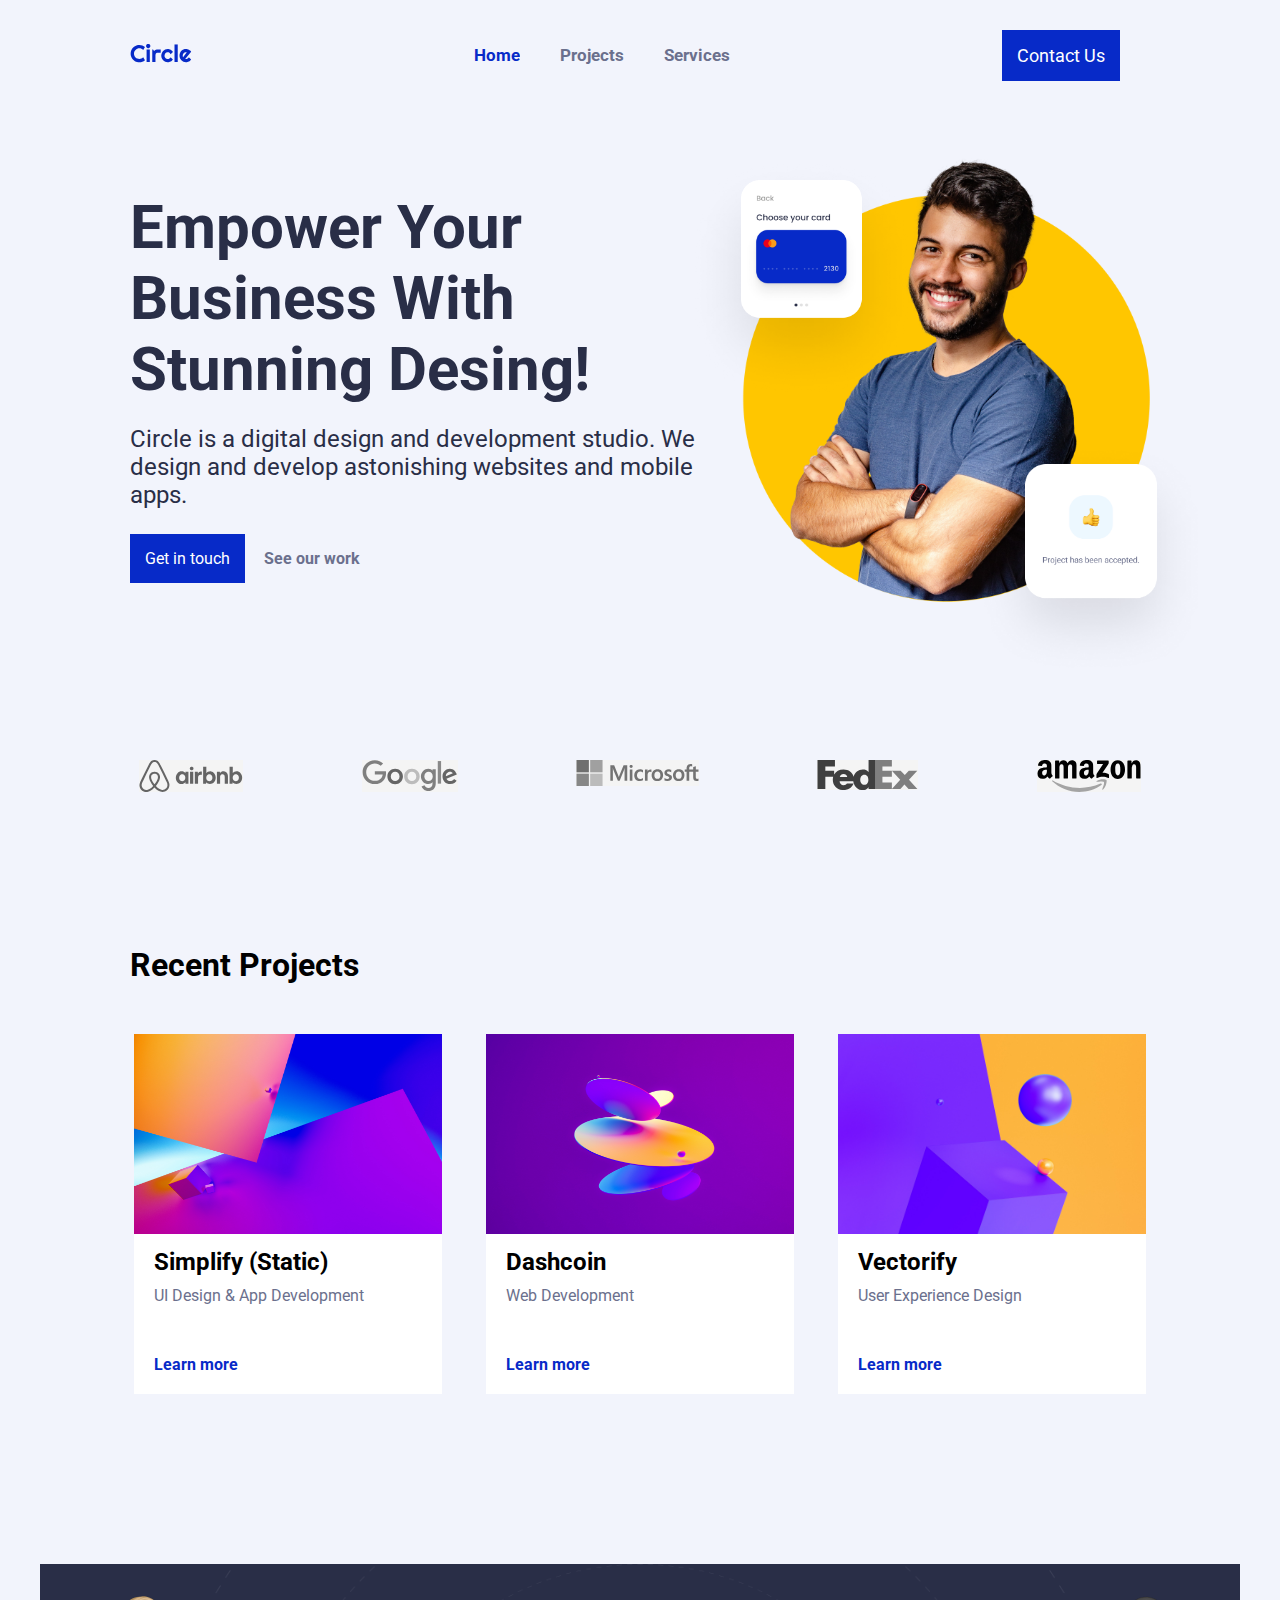
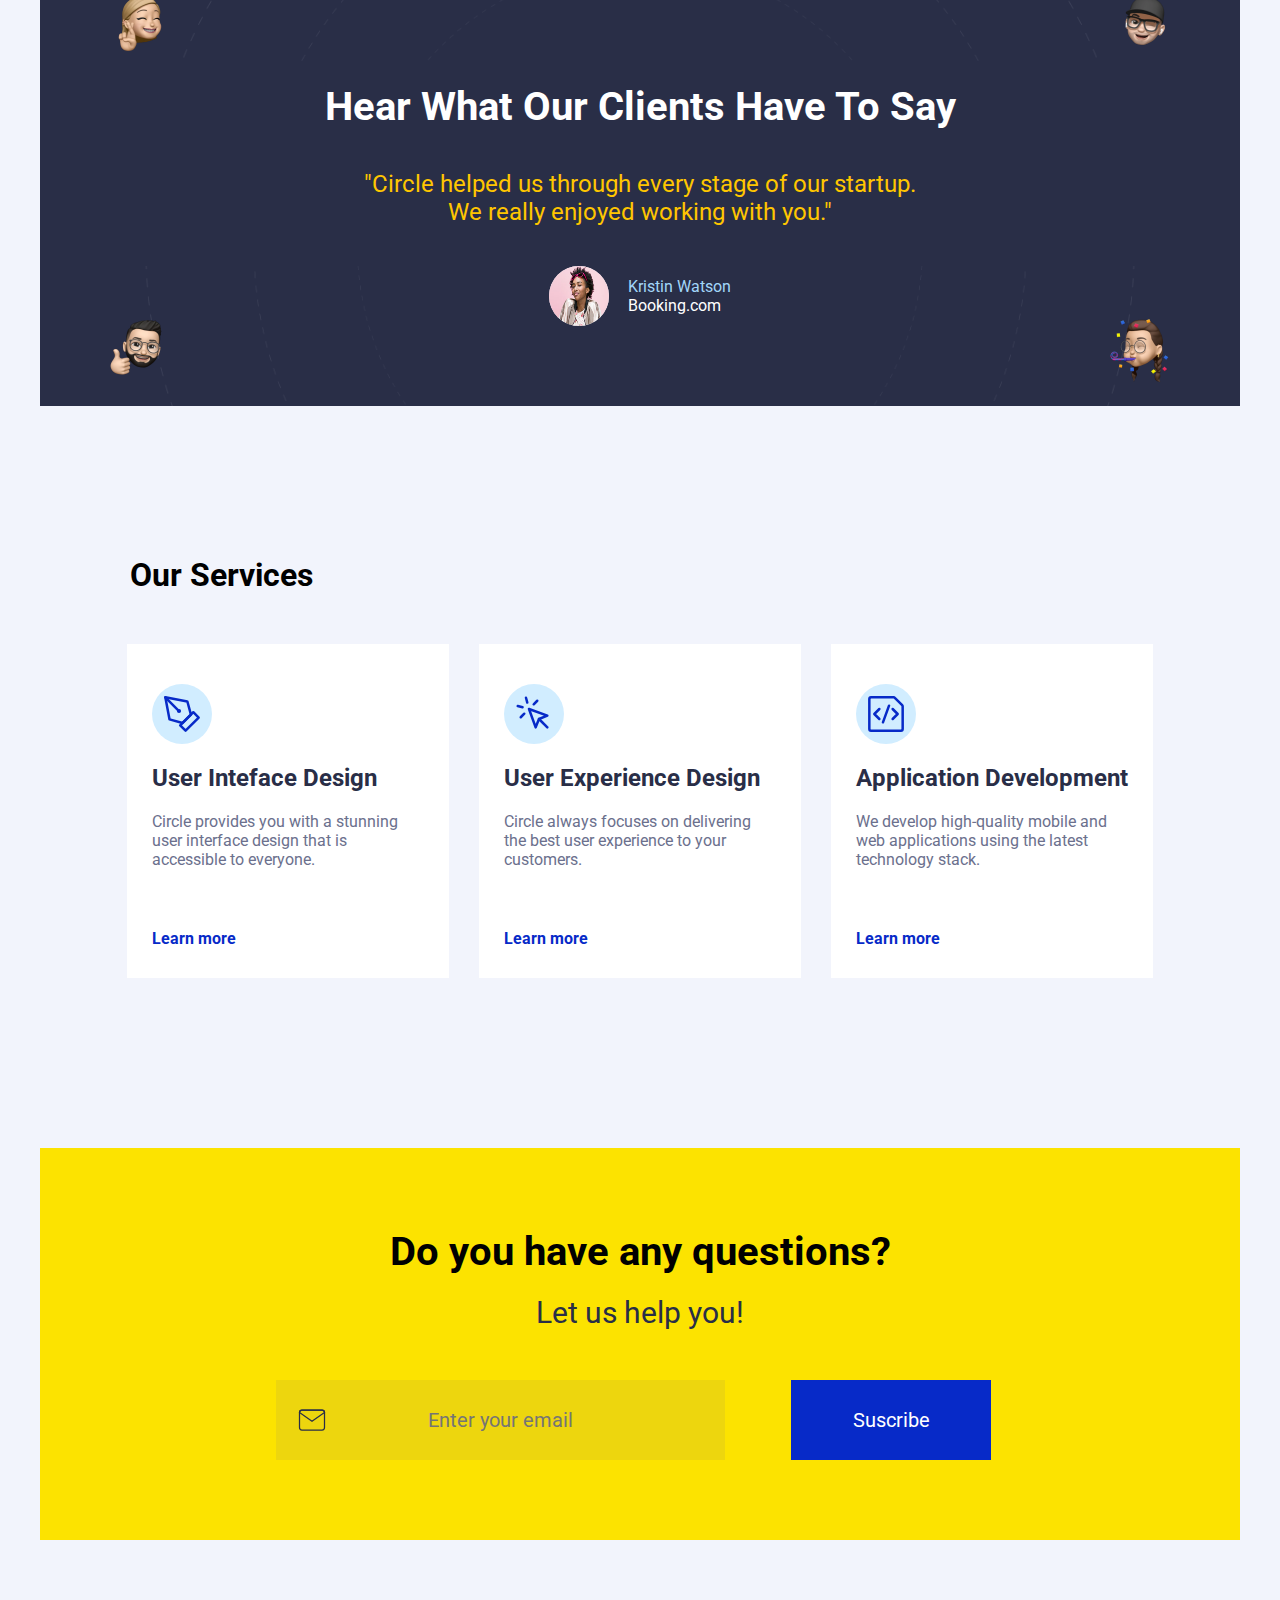
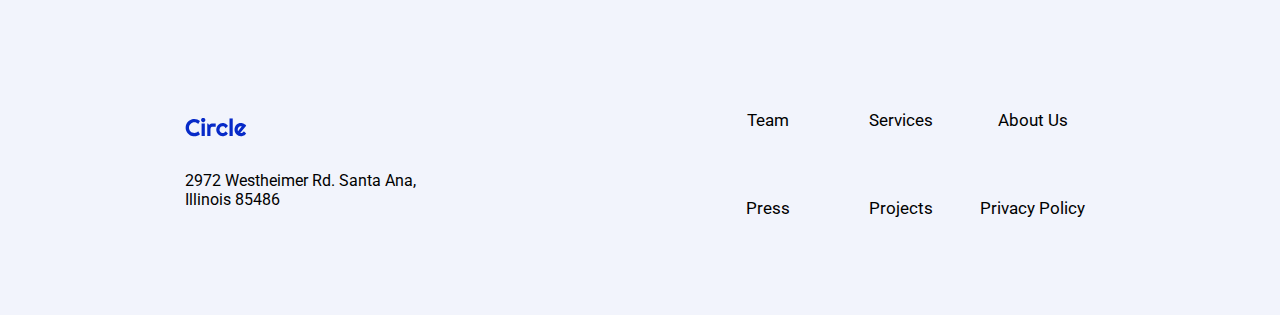
==== index.html @ f9e69f48 "Responsive design" ====
<!DOCTYPE html>
<html lang="en">
  <head>
    <meta charset="UTF-8" />
    <meta name="viewport" content="width=device-width, initial-scale=1.0" />
    <title>Circle Agency – Home</title>
    <link rel="stylesheet" type="text/css" href="./styles/global.css" />
    <link rel="stylesheet" type="text/css" href="./styles/index.css" />
    <link rel="stylesheet" type="text/css" href="./styles/footer.css" />
    <link rel="stylesheet" type="text/css" href="./styles/contact.css" />
    <link rel="stylesheet" type="text/css" href="./styles/header.css" />
    <link rel="stylesheet" type="text/css" href="./styles/newsletter.css" />
    <link
      rel="stylesheet"
      type="text/css"
      href="https://cdnjs.cloudflare.com/ajax/libs/font-awesome/4.7.0/css/font-awesome.min.css"
    />
    <link
      rel="shortcut icon"
      type="image/x-icon"
      href="./assets/logos/favicon.ico"
    />
    <script src="./js/main.js"></script>
  </head>

  <body>
    <header-component></header-component>
    <section class="hero">
      <div class="hero-content">
        <h1 class="capitalize">Empower your Business with stunning desing!</h1>
        <h3>
          Circle is a digital design and development studio. We design and
          develop astonishing websites and mobile apps.
        </h3>
        <div class="hero-content-buttons">
          <a class="btn" href="#newsletter">Get in touch</a>
          <a href="#projects">See our work</a>
        </div>
      </div>
      <div class="hero-images">
        <img
          class="img-hero"
          src="./assets/hero-section/hero-image.png"
          alt="Hero image"
        />
        <img
          class="img-card"
          src="./assets/hero-section/card-1.png"
          alt="Choose your credit card"
        />
        <img
          class="img-card img-card-botton"
          src="./assets/hero-section/card-2.png"
          alt="Project has been accepted card"
        />
      </div>
    </section>

    <section class="clients">
      <a href="https://www.airbnb.com" target="_blank">
        <img
          class="img-client"
          src="./assets/logos/airbnb-logo.svg"
          alt="airbnb logo"
        />
      </a>
      <a href="https://www.google.com" target="_blank">
        <img
          class="img-client"
          src="./assets/logos/google-logo.svg"
          alt="Google logo"
        />
      </a>
      <a href="https://www.microsoft.com" target="_blank">
        <img
          class="img-client"
          src="./assets/logos/microsoft-logo.svg"
          alt="Microsoft logo"
        />
      </a>
      <a href="https://www.fedex.com" target="_blank">
        <img
          class="img-client"
          src="./assets/logos/fedex-logo.svg"
          alt="FedEx logo"
        />
      </a>
      <a href="https://www.amazon.com" target="_blank">
        <img
          class="img-client"
          src="./assets/logos/amazon-logo.svg"
          alt="amazon logo"
        />
      </a>
    </section>

    <section id="projects" class="recent-projects">
      <h2 class="capitalize">Recent projects</h2>
      <div class="projects-container">
        <article class="project-card">
          <a class="project-wrapper" href="./pages/projects.html?id=1">
            <img
              class="img-project"
              src="./assets/projects-section/1.jpg"
              alt="Project 1"
            />
            <div class="project-inner-card">
              <h4 class="project-title">Simplify (Static)</h4>
              <p class="project-description capitalize">
                UI design & App development
              </p>
              <a class="learn-more" href="./pages/projects.html?id=1"
                >Learn more</a
              >
            </div>
          </a>
        </article>
        <article class="project-card">
          <a class="project-wrapper" href="./pages/projects.html?id=2">
            <img
              class="img-project"
              src="./assets/projects-section/2.jpg"
              alt="Project 2"
            />
            <div class="project-inner-card">
              <h4 class="project-title">Dashcoin</h4>
              <p class="project-description capitalize">Web development</p>
              <a class="learn-more" href="./pages/projects.html?id=2"
                >Learn more</a
              >
            </div>
          </a>
        </article>
        <article class="project-card">
          <a class="project-wrapper" href="./pages/projects.html?id=3">
            <img
              class="img-project"
              src="./assets/projects-section/3.jpg"
              alt="Project 3"
            />
            <div class="project-inner-card">
              <h4 class="project-title">Vectorify</h4>
              <p class="project-description capitalize">
                User experience design
              </p>
              <a class="learn-more" href="./pages/projects.html?id=3"
                >Learn more</a
              >
            </div>
          </a>
        </article>
      </div>
    </section>

    <section class="testimonial">
      <div class="testimonial-memojis">
        <img
          class="testimonial-memoji1"
          src="./assets/testimonial-section/memoji-1.png"
          alt="Memoji 1"
        />
        <img
          class="testimonial-memoji2"
          src="./assets/testimonial-section/memoji-2.png"
          alt="Memoji 2"
        />
        <img
          class="testimonial-memoji3"
          src="./assets/testimonial-section/memoji-3.png"
          alt="Memoji 3"
        />
        <img
          class="testimonial-memoji4"
          src="./assets/testimonial-section/memoji-4.png"
          alt="Memoji 4"
        />
      </div>
      <div class="testimonial-text">
        <h3 class="capitalize">Hear what our clients have to say</h3>
        <p>
          "Circle helped us through every stage of our startup.
          <br />
          We really enjoyed working with you."
        </p>
      </div>
      <div class="testimonial-profile">
        <img
          class="testimonial-profile-img"
          src="./assets/testimonial-section/profile.png"
          alt="Kristin Watson profile image"
        />
        <div class="testimonial-profile-info">
          <p class="name">Kristin Watson</p>
          <p class="origin">Booking.com</p>
        </div>
      </div>
    </section>

    <section id="services" class="services">
      <h2 class="capitalize">Our services</h2>
      <div class="services-container">
        <article class="services-card">
          <div class="img-services">
            <img
              src="./assets/services-section/1.svg"
              alt="User inteface design icon"
            />
          </div>
          <h4 class="capitalize">User inteface design</h4>
          <p>
            Circle provides you with a stunning user interface design that is
            accessible to everyone.
          </p>
          <a class="learn-more" href="#">Learn more</a>
        </article>
        <article class="services-card">
          <div class="img-services">
            <img
              src="./assets/services-section/2.svg"
              alt="User experience design icon"
            />
          </div>
          <h4 class="capitalize">User experience design</h4>
          <p>
            Circle always focuses on delivering the best user experience to your
            customers.
          </p>
          <a class="learn-more" href="#">Learn more</a>
        </article>
        <article class="services-card">
          <div class="img-services">
            <img
              src="./assets/services-section/3.svg"
              alt="Application development icon"
            />
          </div>
          <h4 class="capitalize">Application development</h4>
          <p>
            We develop high-quality mobile and web applications using the latest
            technology stack.
          </p>
          <a class="learn-more" href="#">Learn more</a>
        </article>
      </div>
    </section>

    <newsletter-component id="newsletter"></newsletter-component>

    <footer-component></footer-component>

  </body>
</html>
---- styles/global.css ----
@import url("https://fonts.googleapis.com/css2?family=Roboto:wght@400;700&display=swap");

:root {
  --Primary: #072ac8;
  --PrimaryLight: #a2d6f9;
  --PrimaryLighter: #d1edff;
  --SecondaryLight: #fce300;
  --SecondaryDark: #ffc600;
  --NeutralLight: #f4f6fc;
  --NeutralMedium: #6b708d;
  --NeutralDark: #292e47;
  --Wrong: #b33a3a;
  --Right: #28a428;
  --White: #fff;
  --Black: #000;
  --Background: #F2F4FC;
}

html,
body {
  text-align: center;
}

* {
  margin: 0 auto;
  padding: 0;
  background: var(--Background);
  font-family: "Roboto", sans-serif;
  max-width: 1200px;
}

/* --- COMMON STYLES --- */

a {
  text-decoration: none;
  color: var(--NeutralMedium);
  font-weight: bold;
}

h1 {
  font-size: 40px;
  font-weight: 700;
  margin-bottom: 20px;
  color: var(--NeutralDark);
}

h2 {
  font-size: 32px;
}

h3 {
  font-size: 20px;
  color: var(--NeutralDark);
  font-weight: normal;
  margin-bottom: 40px;
}

h4 {
  font-size: 24px;
  color: var(--NeutralDark);
}

.capitalize {
  text-transform: capitalize;
}
---- styles/index.css ----
section {
    margin-bottom: 150px !important;
}

.hero-content {
    text-align: left;
    margin-bottom: 50px;
}

.hero-content div.hero-content-buttons {
    margin: 0;
}

.hero {
    margin: 60px auto;
    max-width: 85%;
}

.hero-content-buttons a:hover {
    color: var(--Primary);
    text-decoration: underline;
}

.hero-content a.btn:hover {
    color: var(--SecondaryDark);
    text-decoration: none;
}

.btn {
    background-color: var(--Primary);
    color: var(--White);
    display: inline;
    margin-top: 30px;
}

.btn a {
    background-color: var(--Primary);
    color: var(--White);
    padding: 15px;
    font-weight: normal;
}

.hero div.hero-content-buttons a {
    padding: 15px;
}

.hero div.hero-content-buttons a.btn {
    font-weight: normal;
}

.hero-images {
    position: relative;
}

.img-hero {
    width: 600px;
    max-width: 100%;
}

.img-card {
    max-width: 250px;
    position: absolute;
    top: 0%;
    left: -15%;
    background-color: rgba(0, 0, 0, 0);
    display: none;
}

.img-card-botton {
    top: auto;
    left: auto;
    right: -15%;
    bottom: -15%;
}

.clients {
    display: flex;
    flex-flow: row wrap;
    gap: 40px;
}

.img-client {
    margin: 0 auto;
    filter: grayscale(1);
}

.img-client:hover {
    filter: grayscale(0);
}

.recent-projects {
    margin-top: 50px;
}

.recent-projects h2 {
    margin: 30px;
    text-align: left;
}

.project-card,
.project-card h4,
.project-card p,
.project-card a {
    background-color: var(--White);
    text-align: left;
    color: var(--Black);
}

.project-card {
    margin: 20px auto;
    padding-bottom: 10px;
    width: 80%;
}

.project-card:hover,
.services-card:hover {
    box-shadow: 10px 5px 5px var(--NeutralMedium);
}

.project-text {
    background-color: var(--White);
}

.project-card h4,
.project-card p,
.project-card a {
    margin: 10px 0;
}

.project-card h4,
.project-card p,
.project-card .learn-more {
    padding-left: 10px;
}

.project-card p {
    color: var(--NeutralMedium);
    font-weight: normal;
    margin-bottom: 50px;
}

.project-card a {
    color: var(--Primary);
}

.project-card img {
    display: inline;
    width: 100%;
    height: 200px;
}

.learn-more {
    margin-top: 50px;
    color: var(--Primary);
}

.learn-more:hover {
    cursor: pointer;
    text-decoration: underline;
}

.project-inner-card {
    background-color: var(--White);
    margin: 10px;
}


.testimonial {
    background-color: var(--NeutralDark);
    background-image: url("../assets/testimonial-section/orbit.png");
    background-size: cover;
    background-repeat: no-repeat;
    position: relative;
    padding: 80px 0;
    margin: 5%;
    text-align: center;
}

.testimonial-memojis {
    background-color: rgba(0, 0, 0, 0);
    display: none;
}

.testimonial-memojis img {
    max-width: 75px;
    background-color: rgba(0, 0, 0, 0);
    position: absolute;
}

.testimonial-memoji1 {
    top: 5%;
    left: 5%;
    right: auto;
    bottom: auto;
}

.testimonial-memoji2 {
    top: 5%;
    left: auto;
    right: 5%;
    bottom: auto;
}

.testimonial-memoji3 {
    top: auto;
    left: 5%;
    right: auto;
    bottom: 5%;
}

.testimonial-memoji4 {
    top: auto;
    left: auto;
    right: 5%;
    bottom: 5%;
}

.testimonial-text {
    background-color: var(--NeutralDark);
    padding: 20px;
}

.testimonial-text h3 {
    color: var(--White);
    background-color: var(--NeutralDark);
    font-weight: bold;
    font-size: 30px;
}

.testimonial-text p {
    background-color: var(--NeutralDark);
    color: var(--SecondaryDark);
    font-size: 16px;
}

.testimonial-profile {
    background-color: var(--NeutralDark);
    display: flex;
    align-items: center;
    max-width: 200px;
}

.testimonial-profile-info,
.testimonial-profile-info p.name,
.testimonial-profile-info p.origin {
    background-color: var(--NeutralDark);
    text-align: left;
}

.testimonial-profile-info p.name {
    color: var(--PrimaryLight);
}

.testimonial-profile-info p.origin {
    color: var(--White);
}

.testimonial-profile-img {
    width: 60px;
    height: 60px;
    border-radius: 50%;
}

/* --- SERVICES SECTION --- */

.services h2 {
    margin: 30px;
    text-align: left;
}

.services-card,
.services-card h4,
.services-card p,
.services-card a {
    background-color: var(--White);
    text-align: left;
    padding: 10px;
}

.services-card p {
    color: var(--NeutralMedium);
    margin-bottom: 50px;
}

.services-card {
    margin: 20px auto;
    padding: 30px 15px;
    width: 80%;
}

.img-services {
    background-color: var(--PrimaryLighter);
    border-radius: 50%;
    padding: 10px;
    margin: 10px;
    width: 40px;
    height: 40px;
}

.img-services img {
    background-color: var(--PrimaryLighter);
}

/* --- INTERMEDIATE TABLET / DEKTOP ADJUSTMENTS --- */

@media (min-width: 768px) and (max-width: 1500px) {
    .img-hero {
        width: 900px;
    }

    .img-card {
        max-width: 240px;
    }
}

@media (min-width: 768px) and (max-width: 992px) {
    .img-hero {
        width: 800px;
    }

    .img-card {
        max-width: 200px;
    }
}

/* --- TABLET ADJUSTMENTS --- */

@media (min-width: 768px) {
    .hero {
        display: flex;
    }

    .hero-content {
        display: flex;
        flex-flow: column wrap;
        justify-content: center;
        margin-bottom: 20px;
        margin: 0 auto;
    }

    .img-card {
        display: inline-block;
    }

    .project-wrapper {
        background-color: var(--NeutralLight);
    }

    .clients,
    .services,
    .recent-projects {
        width: 90%;
        margin: 0 auto;
    }

    .clients {
        display: grid;
        grid-template-columns: repeat(3, 1fr);
        margin-top: 150px;
        margin-bottom: 200px;
    }

    .project-card {
        width: 40%;
    }

    .projects-container {
        display: flex;
        flex-flow: row wrap;
    }

    .testimonial {
        margin: 30px auto;
    }

    .testimonial-text h3 {
        font-size: 32px;
    }

    .testimonial-text p {
        font-size: 20px;
        margin-bottom: 20px;
    }

    .testimonial-memojis {
        display: inline-block;
    }
}

/* --- DESKTOP ADJUSTMENTS --- */

@media (min-width: 992px) {
    h1 {
        font-size: 50px;
    }

    .hero h3 {
        font-size: 24px;
    }

    .clients {
        display: flex;
        justify-content: space-between;
    }

    .img-hero {
        width: 800px;
        max-width: auto;
    }

    .services-container {
        display: flex;
        justify-content: space-between;
        gap: 30px;
        align-items: center;
        margin: 0 auto;
        width: 95%;
    }

    .projects-container {
        display: flex;
        justify-content: space-between;
        gap: 30px;
        align-items: center;
        margin: 0 auto;
        width: 95%;
    }

    .project-card {
        width: 30%;
    }

    .testimonial-text h3 {
        font-size: 40px;
    }

    .testimonial-text p {
        font-size: 24px;
    }

    .services-container {
        max-width: 1200px;
    }
}
---- styles/footer.css ----
.footer {
    margin-bottom: 50px;
}

.footer p,
.footer a {
    color: var(--neutralMedium);
    font-weight: normal;
}

.address-info p {
    margin: 20px 0;
}

.sitemap {
    display: grid;
    grid-template-columns: repeat(3, 1fr);
    font-size: 17px;
    list-style: none;
}

.sitemap li {
    margin: 20px 0;
}

.sitemap a:hover {
    color: var(--Primary);
    text-decoration: underline;
}

.address-info-logo {
    text-align: left;
}

/* --- TABLET ADJUSTMENTS --- */

@media (min-width: 768px) {
    .footer {
        display: flex;
        align-items: center;
        justify-content: space-between;
        height: 100%;
    }

    .footer .logo {
        margin-bottom: 20px;
    }

    .footer p {
        text-align: left;
    }

    .address-info p {
        margin: 30px 0;
    }

    .address-info {
        text-align: left;
    }

    .sitemap {
        display: flex;
        flex-wrap: wrap;
        justify-content: space-between;
    }

    .sitemap li {
        flex: 0 32%;
        height: 60px;
        margin-bottom: 2%;
        /* (100-32*3)/2 */
    }
}
---- styles/contact.css ----
label {
    color: var(--NeutralMedium);
}

input {
    background: rgba(107, 112, 141, 0.1);
}

.formClass {
    margin: 80px 170px;
    text-align: left;
}

#email {
    margin-right: 10px;
    width: 95%;
    border: none;
    background-color: rgba(107, 112, 141, 0.1);
    height: 60px;
    margin-block-start: 10px;
    padding-left: 10px;
}

#phone {
    width: 98%;
    border: none;
    background-color: rgba(107, 112, 141, 0.1);
    height: 60px;
    margin-block-start: 10px;
    padding-left: 10px;
}

.emailAndPhone {
    display: flex;
    width: 100%;
}

.emailAndPhone>div {
    width: 100%;
    margin-block-end: 20px;
}

.nameDiv {
    width: 100%;
    margin-block-end: 20px;
}

#name {
    width: 99%;
    border: none;
    background-color: rgba(107, 112, 141, 0.1);
    height: 60px;
    margin-block-start: 10px;
    padding-left: 10px;
}

.messageDiv {
    width: 100%;
    height: 200px;
}

#message {
    padding-top: 20px;
    width: 99%;
    border: none;
    background-color: rgba(107, 112, 141, 0.1);
    margin-block-start: 10px;
    padding-left: 10px;
}

.buttonSubmit {
    margin-top: 60px;
}

#submitForm {
    width: 100%;
    height: 60px;
    border: none;
    background-color: var(--Primary);
    color: var(--White);
    font-weight: normal;
}

#submitForm:hover {
    cursor: pointer;
    color: var(--SecondaryDark);
    text-decoration: none;
}


/*Validations*/
.errorForm {
    color: red;
    font-size: 14px;
    font-weight: bold;
}

#errorSubmit {
    justify-items: center;
    font-size: 30px;
    border-radius: 10px;
    height: 40px;
    text-align: center;
    margin-top: 15px;
}

input:required:invalid,
input:focus:invalid {
    background-image: url([data-uri]);
    background-position: right top;
    background-repeat: no-repeat;
}

textarea:required:invalid,
textarea:focus:invalid {
    background-image: url([data-uri]);
    background-position: right top;
    background-repeat: no-repeat;
}

input:required:valid {
    background-image: linear-gradient(to right, rgb(126, 211, 245), rgb(216, 235, 245));
    background-position: right top;
    background-repeat: no-repeat;
}


/* MEDIA QUERY RESPONSIVE*/

/* Very small devices. Mobile phone*/
@media (max-width: 575.9px) {
    h1 {
        font-size: 35px;
    }

    .emailAndPhone {
        display: block;
    }

    #email {
        width: 100%;
    }

    #phone {
        width: 100%;
    }

    .formClass {
        margin-left: 60px;
        margin-right: 60px;
    }

    #errorSubmit {
        font-size: 20px;
        height: 25px;
    }

    .errorForm {
        margin-top: 10px;
    }
}

/* Small devices. Tablest*/
@media (min-width: 576px) {
    h1 {
        font-size: 35px;
    }

    .formClass {
        margin-left: 60px;
        margin-right: 60px;
    }

    .errorForm {
        margin-top: 10px;
    }

    #errorSubmit {
        font-size: 25px;
        height: 60px;
    }

    .emailAndPhone {
        display: block;
    }

    #email {
        width: 100%;
    }

    #phone {
        width: 100%;
    }

    #message {
        width: 100%;
    }

    .buttonSubmit {
        width: 100%;
    }
}


/* Medium devices. Tablets*/
@media (min-width: 768px) {
    .emailAndPhone {
        display: flex;
    }

    #email {
        width: 94%;
    }

    h1 {
        font-size: 60px;
    }
}

/* Large devices.*/
@media (min-width: 992px) {
    #email {
        width: 95%;
    }

    #phone {
        width: 98%;
    }

    h1 {
        font-size: 60px;
    }
}
---- styles/header.css ----
header * {
    box-sizing: border-box;
    padding: 0;
    margin: 0;
  }
  
  /* --- DEFAULT DESIGN: SMARTPHONE --- */
  
  .burger {
    color: var(--NeutralMedium);
    margin-top: 5px;
  }
  
  .menu-selected {
    color: var(--Primary);
  }
  
  .navbar {
    font-size: 18px;
    margin-top: 20px;
    padding-bottom: 10px;
    width: 90%;
  }
  
  .main-nav {
    display: none;
    list-style-type: none;
    color: var(--NeutralMedium);
    font-family: "Roboto";
    font-size: 17px;
    font-weight: 500;
    line-height: 22px;
  }
  
  .nav-links,
  .logo {
    text-decoration: none;
  }
  
  .nav-links:hover {
    color: var(--Primary);
    text-decoration: underline;
  }
  
  .main-nav li {
    text-align: center;
    margin: 15px auto;
  }
  
  .logo {
    position: absolute;
    top: 20px;
    left: 30px;
    margin-left: 0;
  }
  
  .navbar a.btn {
    background-color: var(--Primary);
    color: var(--White);
    padding: 15px;
    font-weight: normal;
  }
  
  .navbar-toggle {
    position: absolute;
    top: 10px;
    right: 20px;
    cursor: pointer;
    color: rgba(255, 255, 255, 0.8);
    font-size: 24px;
  }
  
  #chkToggle {
    display: none;
  }
  
  #menuBtn:hover {
    color: var(--SecondaryDark);
  }
  
  #chkToggle:checked+ul.main-nav,
  #chkToggle:checked+a.btn {
    display: block;
  }
  
  /* --- TABLET ADJUSTMENTS --- */
  
  @media screen and (min-width: 768px) {
    .navbar {
      display: flex;
      justify-content: space-between;
      padding-bottom: 0;
      height: 70px;
      align-items: center;
    }
  
    #chkToggle:checked+ul.main-nav,
    #chkToggle:checked+a.btn {
      display: flex;
    }
  
    .main-nav {
      display: flex;
      margin-right: 30px;
      flex-direction: row;
      justify-content: flex-end;
    }
  
    .main-nav li {
      margin: 0;
    }
  
    .nav-links {
      margin-left: 40px;
    }
  
    .logo {
      position: static;
      margin-left: 90px;
    }
  
    .navbar-toggle {
      display: none;
    }
  
    .nav-links:hover {
      color: var(--Primary);
    }
  
    #menuBtn {
      margin-top: 0;
    }
  }
---- styles/newsletter.css ----
.newsletter {
    padding: 40px 20px;
    margin: 5%;
}

.newsletter h2 {
    margin-bottom: 20px;
}

.newsletter,
.newsletter h2,
.newsletter h3,
.newsletter form {
    background-color: var(--SecondaryLight);
}

.newsletter form {
    width: 70%;
}

.newsletter input {
    background-color: var(--White);
    border: none;
    margin-top: 10px;
    padding: 28px;
    font-size: 18px;
    display: block;

}

.newsletter input[type="email"] {
    background-image: url("../assets/news-letter/mail.svg");
    background-repeat: no-repeat;
    background-position: 5%;
    border: 1px solid var(--White);
    text-align: center;
    width: 90%;
    padding: 10px;
}

.newsletter input[type="email"]:hover {
    border: 1px solid var(--Black);
}

.newsletter input[type="button"] {
    background-color: var(--Primary);
    color: var(--White);
}

.newsletter input[type="button"]:hover {
    cursor: pointer;
    color: var(--SecondaryDark);
}

/* --- TABLET ADJUSTMENTS --- */

@media (min-width: 768px) {
    .newsletter {
        margin: 40px auto;
        padding: 80px;
        -top: 40px;
    }

    .newsletter form {
        display: grid;
        gap: 55px;
        grid-template-columns: 2fr 1fr;
    }

    .newsletter h2 {
        font-size: 40px;
    }

    .newsletter h3 {
        font-size: 30px;
    }

    .newsletter input {
        font-size: 20px;
    }

    .newsletter input[type="email"] {
        width: 100%;
    }

    .newsletter-suscribe {
        background-color: var(--SecondaryLight);
    }

    .newsletter-suscribe,
    .newsletter input[type="button"] {
        width: 160px;
    }
}

/* --- DESKTOP ADJUSTMENTS --- */

@media (min-width: 992px) {
    .newsletter form {
        gap: 50px;
    }

    .newsletter-suscribe,
    .newsletter input[type="button"] {
        width: 200px;
    }
}
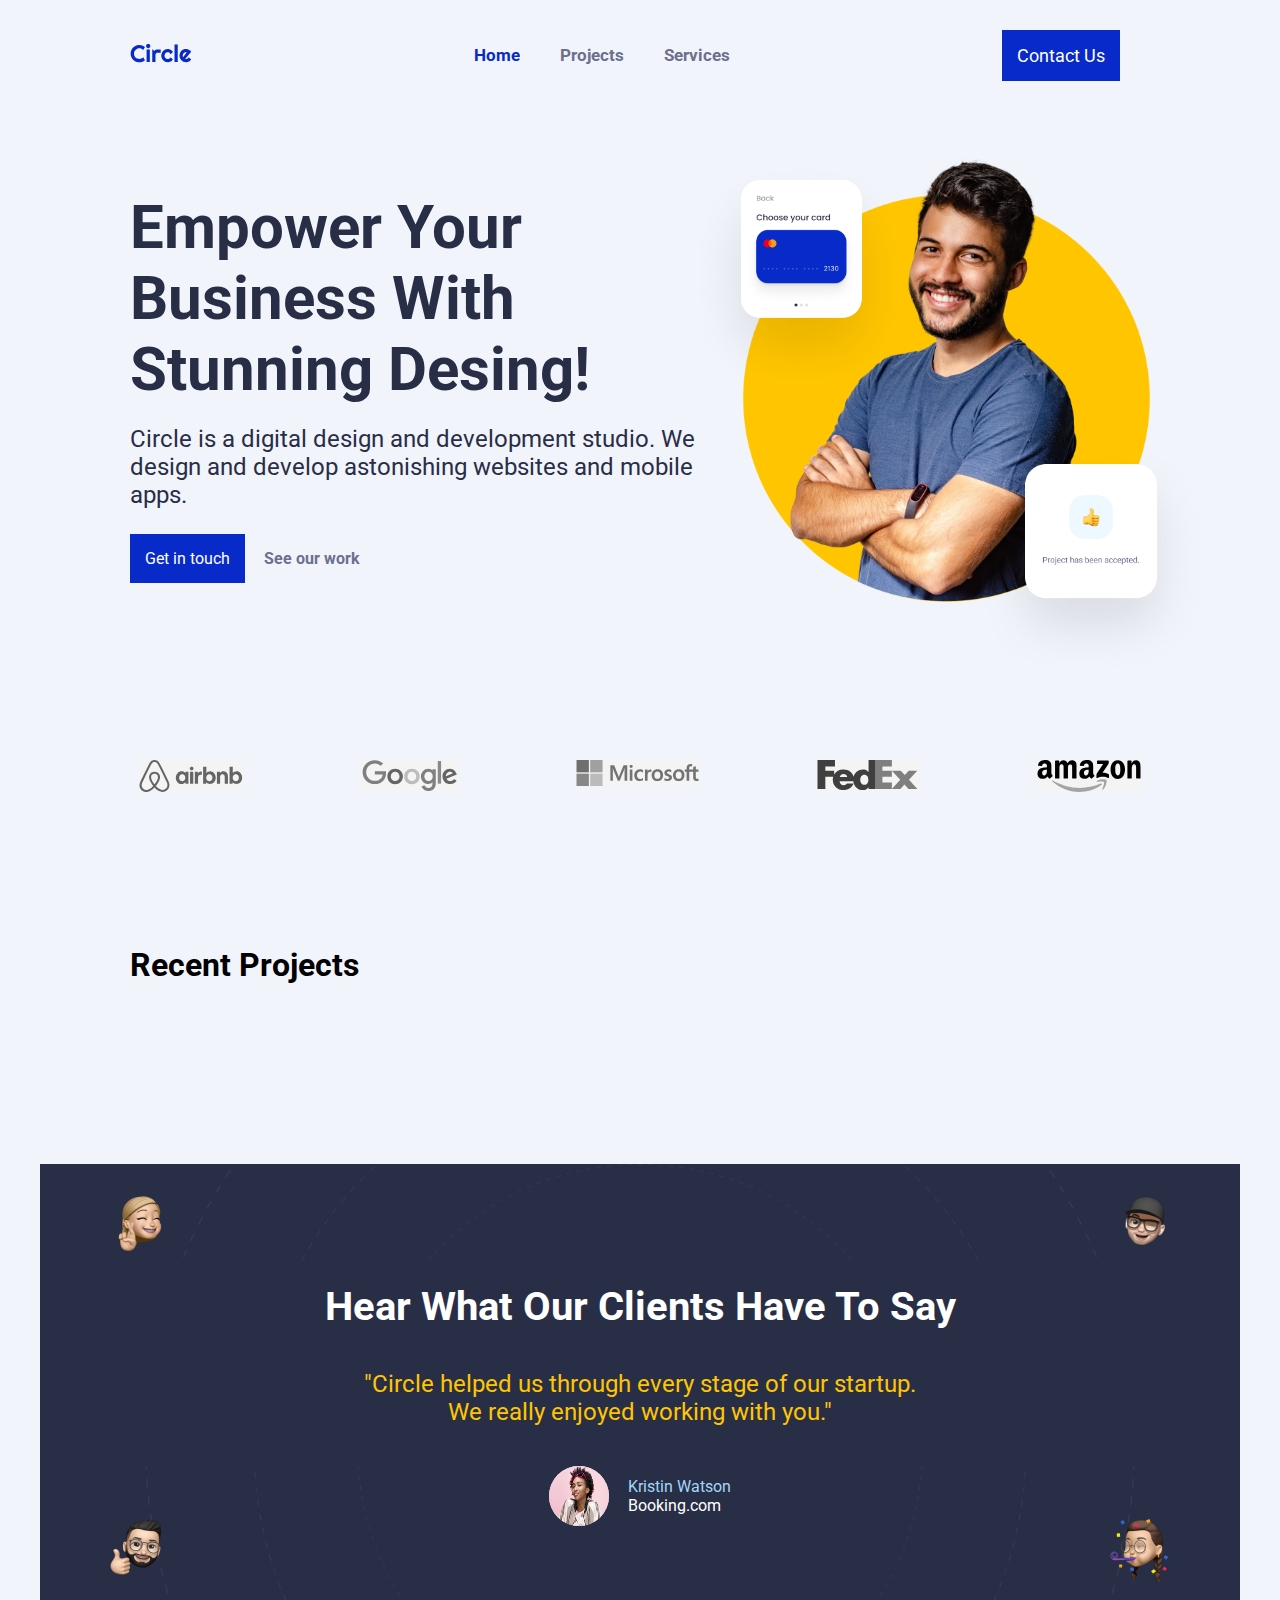
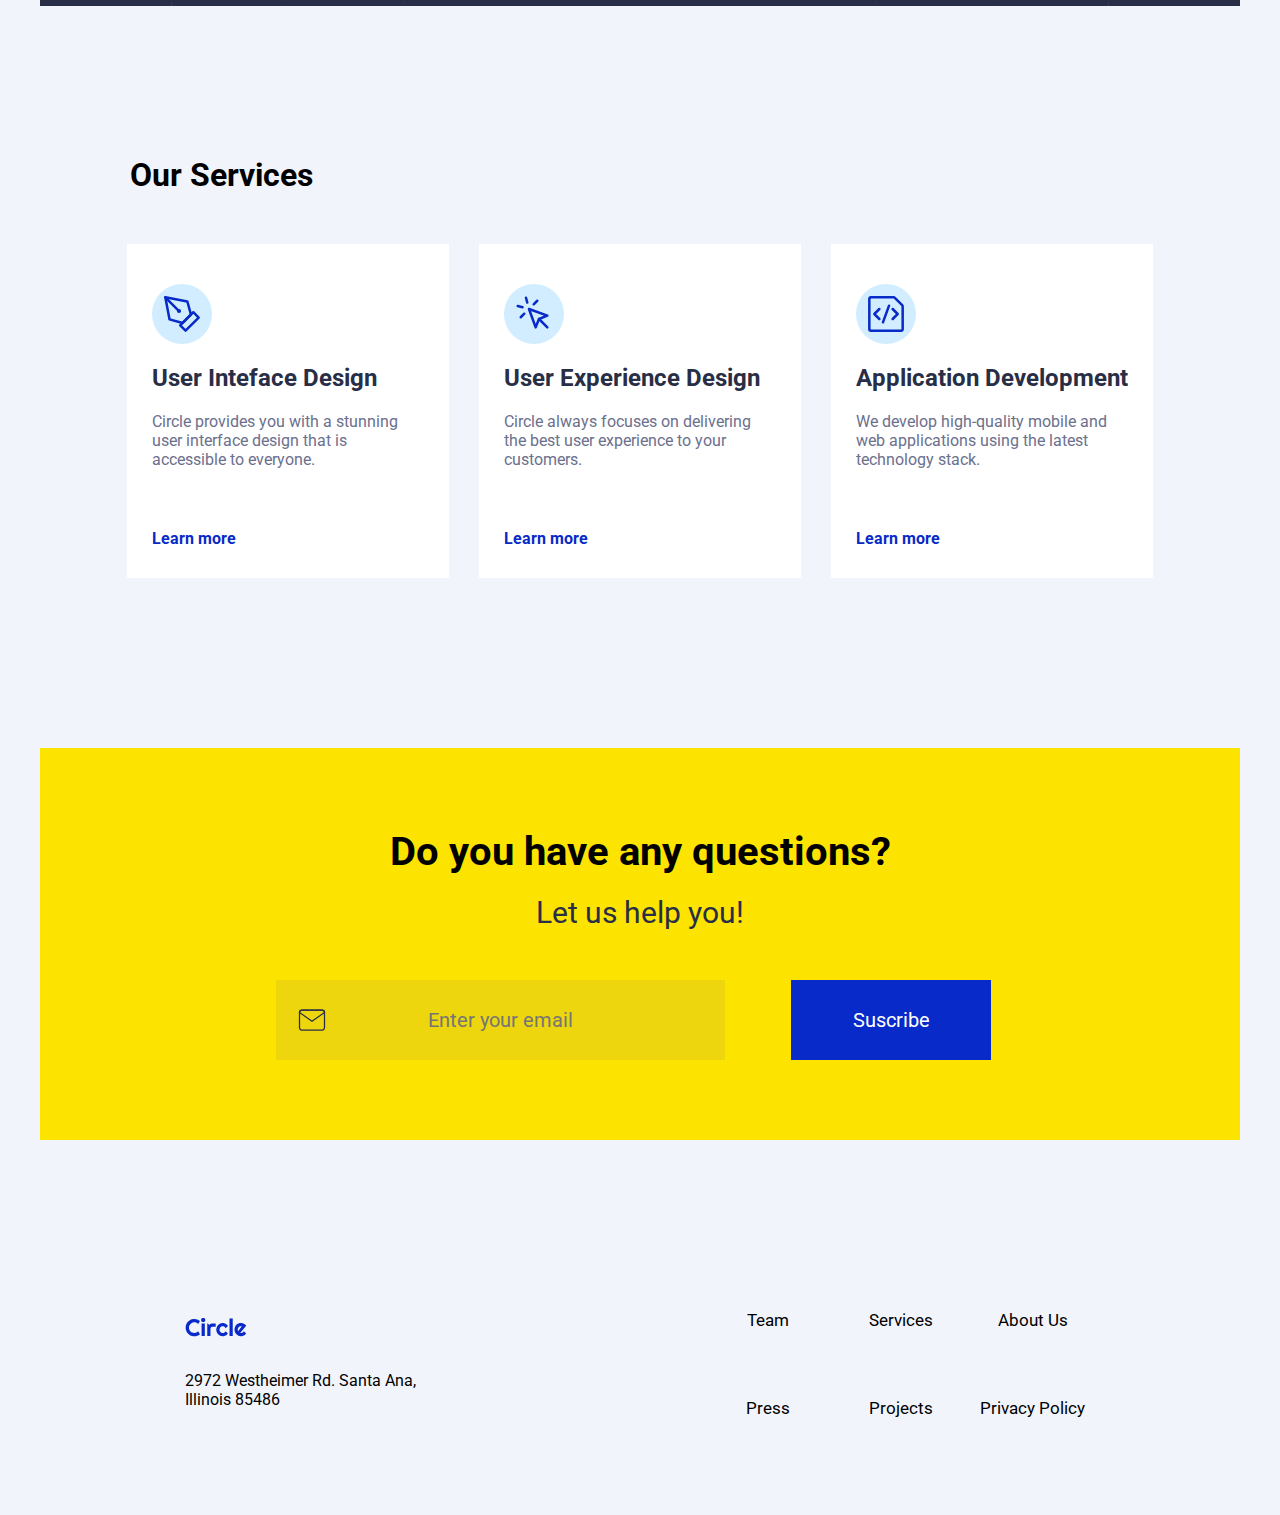
==== commit 1e41c6f4: "Finished" ====
--- a/index.html
+++ b/index.html
@@ -20,11 +20,33 @@
       type="image/x-icon"
       href="./assets/logos/favicon.ico"
     />
-    <script src="./js/main.js"></script>
+    <script src="./js/fetchData.js"></script>
   </head>
 
+  <header>
+    <nav class="navbar">
+      <label class="navbar-toggle" for="chkToggle">
+        <i class="fa fa-bars burger"></i>
+      </label>
+      <a class="logo" href="../index.html">
+        <img src="../assets/logos/circle.svg" alt="Circle Logo" />
+      </a>
+      <ul class="main-nav" >
+        <li>
+          <a class="nav-links menu-selected" href="../index.html">Home</a>
+        </li>
+        <li>
+          <a class="nav-links" href="../index.html#projects">Projects</a>
+        </li>
+        <li>
+          <a class="nav-links" href="../index.html#services">Services</a>
+        </li>
+      </ul>
+      <a class="btn capitalize" id="menuBtn" href="../pages/contact.html">Contact us</a>
+    </nav>
+  </header>
+
   <body>
-    <header-component></header-component>
     <section class="hero">
       <div class="hero-content">
         <h1 class="capitalize">Empower your Business with stunning desing!</h1>
@@ -97,58 +119,6 @@
     <section id="projects" class="recent-projects">
       <h2 class="capitalize">Recent projects</h2>
       <div class="projects-container">
-        <article class="project-card">
-          <a class="project-wrapper" href="./pages/projects.html?id=1">
-            <img
-              class="img-project"
-              src="./assets/projects-section/1.jpg"
-              alt="Project 1"
-            />
-            <div class="project-inner-card">
-              <h4 class="project-title">Simplify (Static)</h4>
-              <p class="project-description capitalize">
-                UI design & App development
-              </p>
-              <a class="learn-more" href="./pages/projects.html?id=1"
-                >Learn more</a
-              >
-            </div>
-          </a>
-        </article>
-        <article class="project-card">
-          <a class="project-wrapper" href="./pages/projects.html?id=2">
-            <img
-              class="img-project"
-              src="./assets/projects-section/2.jpg"
-              alt="Project 2"
-            />
-            <div class="project-inner-card">
-              <h4 class="project-title">Dashcoin</h4>
-              <p class="project-description capitalize">Web development</p>
-              <a class="learn-more" href="./pages/projects.html?id=2"
-                >Learn more</a
-              >
-            </div>
-          </a>
-        </article>
-        <article class="project-card">
-          <a class="project-wrapper" href="./pages/projects.html?id=3">
-            <img
-              class="img-project"
-              src="./assets/projects-section/3.jpg"
-              alt="Project 3"
-            />
-            <div class="project-inner-card">
-              <h4 class="project-title">Vectorify</h4>
-              <p class="project-description capitalize">
-                User experience design
-              </p>
-              <a class="learn-more" href="./pages/projects.html?id=3"
-                >Learn more</a
-              >
-            </div>
-          </a>
-        </article>
       </div>
     </section>
 
@@ -244,9 +214,42 @@
       </div>
     </section>
 
-    <newsletter-component id="newsletter"></newsletter-component>
-
-    <footer-component></footer-component>
-
+    <section class="newsletter">
+      <h2>Do you have any questions?</h2>
+      <h3>Let us help you!</h3>
+      <form action="">
+        <input
+          id="email"
+          name="email"
+          type="email"
+          placeholder="Enter your email"
+        />
+        <a class="newsletter-suscribe">
+          <input type="button" value="Suscribe" />
+        </a>
+      </form>
+    </section>
+    
+
+    <footer class="footer">
+      <div class="address-info">
+        <a class="address-info-logo" href="index.html">
+          <img src="../assets/logos/circle.svg" alt="Circle Logo" />
+        </a>
+        <p>
+          2972 Westheimer Rd. Santa Ana,
+          <br />
+          Illinois 85486
+        </p>
+      </div>
+      <ul class="sitemap">
+        <li><a href="#">Team</a></li>
+        <li><a href="#">Services</a></li>
+        <li><a href="#">About Us</a></li>
+        <li><a href="#">Press</a></li>
+        <li><a href="#">Projects</a></li>
+        <li><a href="#">Privacy Policy</a></li>
+      </ul>
+    </footer>
   </body>
 </html>
--- a/styles/contact.css
+++ b/styles/contact.css
@@ -89,45 +89,19 @@
 
 
 /*Validations*/
-.errorForm {
-    color: red;
-    font-size: 14px;
-    font-weight: bold;
-}
-
-#errorSubmit {
-    justify-items: center;
-    font-size: 30px;
-    border-radius: 10px;
-    height: 40px;
-    text-align: center;
-    margin-top: 15px;
-}
-
-input:required:invalid,
-input:focus:invalid {
-    background-image: url([data-uri]);
-    background-position: right top;
-    background-repeat: no-repeat;
-}
-
-textarea:required:invalid,
-textarea:focus:invalid {
-    background-image: url([data-uri]);
-    background-position: right top;
-    background-repeat: no-repeat;
-}
-
 input:required:valid {
     background-image: linear-gradient(to right, rgb(126, 211, 245), rgb(216, 235, 245));
     background-position: right top;
     background-repeat: no-repeat;
 }
-
-
-/* MEDIA QUERY RESPONSIVE*/
-
-/* Very small devices. Mobile phone*/
+#successForm{
+    margin-top: 10px;
+    color: green;
+}
+
+
+
+
 @media (max-width: 575.9px) {
     h1 {
         font-size: 35px;
@@ -160,7 +134,7 @@
     }
 }
 
-/* Small devices. Tablest*/
+
 @media (min-width: 576px) {
     h1 {
         font-size: 35px;
@@ -199,10 +173,10 @@
     .buttonSubmit {
         width: 100%;
     }
-}
-
-
-/* Medium devices. Tablets*/
+
+}
+
+
 @media (min-width: 768px) {
     .emailAndPhone {
         display: flex;
@@ -217,7 +191,6 @@
     }
 }
 
-/* Large devices.*/
 @media (min-width: 992px) {
     #email {
         width: 95%;
--- a/styles/header.css
+++ b/styles/header.css
@@ -83,8 +83,6 @@
     display: block;
   }
   
-  /* --- TABLET ADJUSTMENTS --- */
-  
   @media screen and (min-width: 768px) {
     .navbar {
       display: flex;
